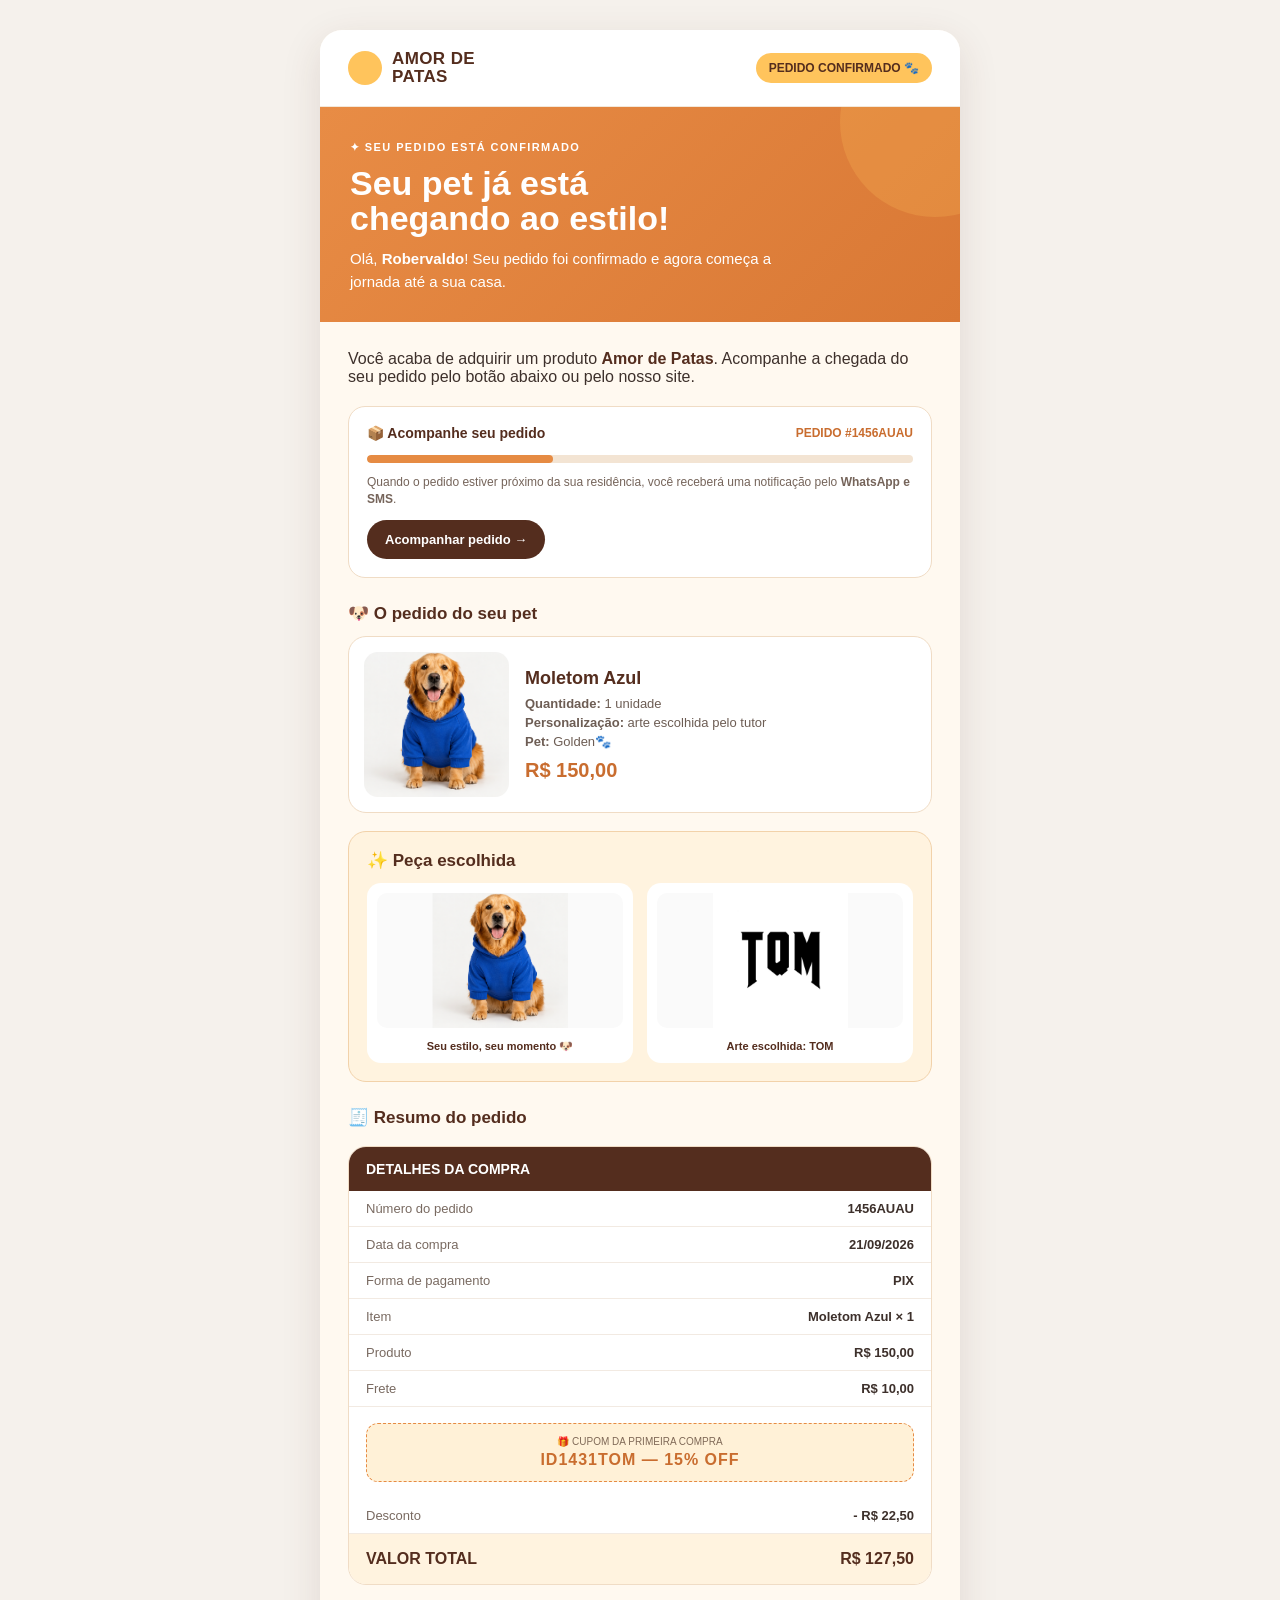
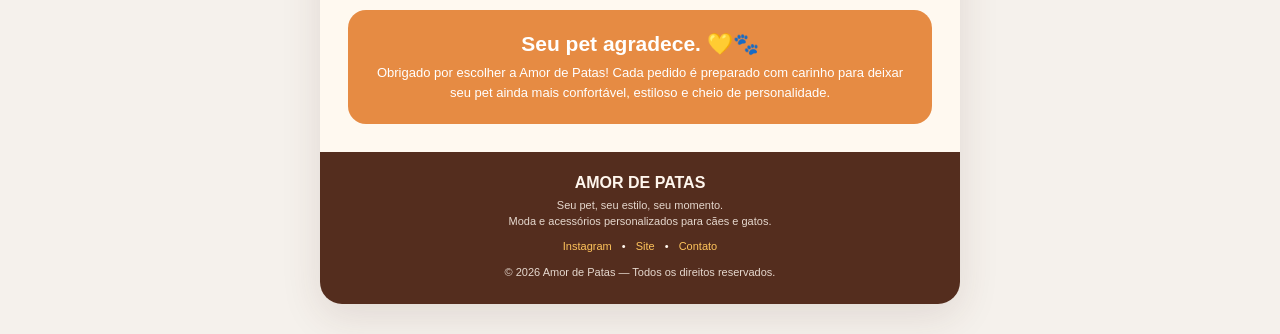
==== email.html @ 192942b0 "Update and rename amor_de_patas_email_marketing.html to email.html" ====
<!DOCTYPE html>
<html lang="pt-BR">
<head>
<meta charset="UTF-8">
<meta name="viewport" content="width=device-width, initial-scale=1.0">
<title>Amor de Patas | Confirmação do Pedido</title>

<style>
  :root {
    --creme: #FFF9F0;
    --creme-2: #FFF3DF;
    --laranja: #E68B43;
    --laranja-escuro: #C96D2F;
    --amarelo: #FFC45C;
    --marrom: #542D1E;
    --texto: #3D302B;
    --branco: #FFFFFF;
    --borda: #F0DCC5;
  }

  * { box-sizing: border-box; }

  body {
    margin: 0;
    padding: 30px 12px;
    background: #F5F1EC;
    font-family: Arial, Helvetica, sans-serif;
    color: var(--texto);
  }

  .email {
    width: 100%;
    max-width: 640px;
    margin: 0 auto;
    background: var(--creme);
    border-radius: 22px;
    overflow: hidden;
    box-shadow: 0 12px 40px rgba(84,45,30,.12);
  }

  .topbar {
    background: var(--branco);
    padding: 20px 28px;
    display: flex;
    align-items: center;
    justify-content: space-between;
    border-bottom: 1px solid #F3E8DA;
  }

  .brand {
    display: flex;
    align-items: center;
    gap: 10px;
    color: var(--marrom);
    font-weight: 800;
    letter-spacing: .4px;
    line-height: 1.05;
  }

  .brand-dot {
    width: 34px;
    height: 34px;
    border-radius: 50%;
    background: var(--amarelo);
    display: inline-block;
  }

  .brand-name {
    font-size: 17px;
  }

  .tag {
    background: var(--amarelo);
    color: var(--marrom);
    padding: 8px 13px;
    border-radius: 999px;
    font-size: 12px;
    font-weight: 700;
  }

  .hero {
    background: linear-gradient(135deg, #E88C45, #D97835);
    color: white;
    padding: 34px 30px 28px;
    position: relative;
    overflow: hidden;
  }

  .hero:after {
    content: "";
    width: 190px;
    height: 190px;
    border-radius: 50%;
    background: rgba(255,196,92,.22);
    position: absolute;
    right: -70px;
    top: -80px;
  }

  .eyebrow {
    text-transform: uppercase;
    font-size: 11px;
    font-weight: 800;
    letter-spacing: 1.4px;
    margin-bottom: 12px;
    position: relative;
    z-index: 2;
  }

  .hero h1 {
    margin: 0 0 10px;
    font-size: 34px;
    line-height: 1.05;
    position: relative;
    z-index: 2;
  }

  .hero p {
    margin: 0;
    max-width: 440px;
    font-size: 15px;
    line-height: 1.55;
    position: relative;
    z-index: 2;
  }

  .content {
    padding: 28px;
  }

  .hello {
    font-size: 16px;
    margin: 0 0 20px;
  }

  .hello strong { color: var(--marrom); }

  .track {
    background: var(--branco);
    border: 1px solid var(--borda);
    border-radius: 17px;
    padding: 18px;
    margin-bottom: 22px;
  }

  .track-title {
    display: flex;
    justify-content: space-between;
    gap: 10px;
    align-items: center;
    margin-bottom: 14px;
  }

  .track-title strong {
    color: var(--marrom);
    font-size: 14px;
  }

  .track-title span {
    color: var(--laranja-escuro);
    font-size: 12px;
    font-weight: 700;
  }

  .bar {
    height: 8px;
    background: #F3E4D3;
    border-radius: 999px;
    overflow: hidden;
  }

  .bar > span {
    display: block;
    width: 34%;
    height: 100%;
    background: var(--laranja);
    border-radius: inherit;
  }

  .track-note {
    margin: 11px 0 0;
    color: #75645A;
    font-size: 12px;
    line-height: 1.45;
  }

  .button {
    display: inline-block;
    background: var(--marrom);
    color: #fff !important;
    text-decoration: none;
    font-weight: 800;
    font-size: 13px;
    padding: 12px 18px;
    border-radius: 999px;
    margin-top: 12px;
  }

  .section-title {
    color: var(--marrom);
    font-size: 17px;
    margin: 25px 0 12px;
  }

  .product {
    background: var(--branco);
    border: 1px solid var(--borda);
    border-radius: 18px;
    padding: 15px;
    display: grid;
    grid-template-columns: 145px 1fr;
    gap: 16px;
    align-items: center;
  }

  .product-photo {
    width: 145px;
    height: 145px;
    object-fit: cover;
    border-radius: 14px;
    background: #f5f5f5;
  }

  .product h3 {
    margin: 0 0 7px;
    color: var(--marrom);
    font-size: 18px;
  }

  .product p {
    margin: 4px 0;
    font-size: 13px;
    color: #6D5D54;
  }

  .price {
    font-size: 20px;
    color: var(--laranja-escuro);
    font-weight: 900;
    margin-top: 10px;
  }

  .customization {
    margin-top: 18px;
    background: var(--creme-2);
    border: 1px solid #F2D2AA;
    border-radius: 18px;
    padding: 18px;
  }

  .custom-grid {
    display: grid;
    grid-template-columns: 1fr 1fr;
    gap: 14px;
    margin-top: 12px;
  }

  .custom-card {
    background: var(--branco);
    border-radius: 14px;
    padding: 10px;
    text-align: center;
  }

  .custom-card img {
    width: 100%;
    height: 135px;
    object-fit: contain;
    border-radius: 10px;
    background: #FAFAFA;
  }

  .custom-card p {
    margin: 8px 0 0;
    font-size: 11px;
    font-weight: 700;
    color: var(--marrom);
  }

  .order {
    background: var(--branco);
    border: 1px solid var(--borda);
    border-radius: 18px;
    overflow: hidden;
    margin-top: 18px;
  }

  .order-head {
    background: var(--marrom);
    color: white;
    padding: 14px 17px;
    font-weight: 800;
    font-size: 14px;
  }

  .row {
    display: flex;
    justify-content: space-between;
    gap: 18px;
    padding: 10px 17px;
    border-bottom: 1px solid #F2EAE2;
    font-size: 13px;
  }

  .row span:first-child { color: #796A61; }
  .row span:last-child { text-align: right; font-weight: 700; }

  .coupon {
    margin: 16px 17px;
    padding: 12px;
    background: #FFF1D7;
    border: 1px dashed var(--laranja);
    border-radius: 12px;
    text-align: center;
  }

  .coupon small {
    display: block;
    color: #806A58;
    font-size: 10px;
    margin-bottom: 4px;
  }

  .coupon strong {
    color: var(--laranja-escuro);
    letter-spacing: 1px;
  }

  .total {
    background: var(--creme-2);
    padding: 16px 17px;
    display: flex;
    justify-content: space-between;
    font-weight: 900;
    color: var(--marrom);
  }

  .love {
    margin: 25px 0 0;
    background: var(--laranja);
    color: white;
    padding: 22px;
    border-radius: 18px;
    text-align: center;
  }

  .love h2 {
    margin: 0 0 7px;
    font-size: 21px;
  }

  .love p {
    margin: 0;
    font-size: 13px;
    line-height: 1.5;
  }

  .footer {
    background: var(--marrom);
    color: #FFF6ED;
    text-align: center;
    padding: 22px 25px;
  }

  .footer strong {
    display: block;
    font-size: 16px;
    margin-bottom: 7px;
  }

  .footer p {
    margin: 4px 0;
    font-size: 11px;
    opacity: .85;
  }

  .footer-links {
    margin-top: 13px;
    font-size: 11px;
  }

  .footer-links a {
    color: var(--amarelo);
    text-decoration: none;
    margin: 0 7px;
  }

  @media (max-width: 560px) {
    body { padding: 0; }
    .email { border-radius: 0; }
    .hero h1 { font-size: 29px; }
    .content { padding: 20px; }
    .product { grid-template-columns: 110px 1fr; }
    .product-photo { width: 110px; height: 110px; }
    .custom-grid { grid-template-columns: 1fr; }
  }
</style>
</head>

<body>
<div class="email">

  <div class="topbar">
    <div class="brand">
      <span class="brand-dot"></span>
      <span class="brand-name">AMOR DE<br>PATAS</span>
    </div>
    <div class="tag">PEDIDO CONFIRMADO 🐾</div>
  </div>

  <div class="hero">
    <div class="eyebrow">✦ seu pedido está confirmado</div>
    <h1>Seu pet já está<br>chegando ao estilo!</h1>
    <p>Olá, <strong id="customerHero">Robervaldo</strong>! Seu pedido foi confirmado e agora começa a jornada até a sua casa.</p>
  </div>

  <div class="content">

    <p class="hello">
     
      Você acaba de adquirir um produto <strong>Amor de Patas</strong>.
      Acompanhe a chegada do seu pedido pelo botão abaixo ou pelo nosso site.
    </p>

    <div class="track">
      <div class="track-title">
        <strong>📦 Acompanhe seu pedido</strong>
        <span>PEDIDO #<span id="orderShort">1456AUAU</span></span>
      </div>

      <div class="bar"><span></span></div>

      <p class="track-note">
        Quando o pedido estiver próximo da sua residência, você receberá uma
        notificação pelo <strong>WhatsApp e SMS</strong>.
      </p>

      <a class="button" href="#" onclick="alert('Aqui entrará o link real de rastreamento.'); return false;">
        Acompanhar pedido →
      </a>
    </div>

    <h2 class="section-title">🐶 O pedido do seu pet</h2>

    <div class="product">
      <img class="product-photo" src="[data-uri]" alt="Pet usando moletom azul">
      <div>
        <h3>Moletom Azul</h3>
        <p><strong>Quantidade:</strong> 1 unidade</p>
        <p><strong>Personalização:</strong> arte escolhida pelo tutor</p>
        <p><strong>Pet:</strong> Golden🐾</p>
        <div class="price">R$ 150,00</div>
      </div>
    </div>

    <div class="customization">
      <h2 class="section-title" style="margin:0;">✨ Peça escolhida </h2>
      <p style="font-size:13px; color:#6D5D54; margin:7px 0 0;">
       
      </p>

      <div class="custom-grid">
        <div class="custom-card">
          <img src="[data-uri]" alt="Exemplo do pet com moletom azul">
          <p>Seu estilo, seu momento 🐶</p>
        </div>

        <div class="custom-card">
          <img src="[data-uri]" alt="Arte personalizada escolhida: TOM">
          <p>Arte escolhida: <strong>TOM</strong></p>
        </div>
      </div>
    </div>

    <h2 class="section-title">🧾 Resumo do pedido</h2>

    <div class="order">
      <div class="order-head">DETALHES DA COMPRA</div>

      <div class="row">
        <span>Número do pedido</span>
        <span id="orderNumber">1456AUAU</span>
      </div>

      <div class="row">
        <span>Data da compra</span>
        <span>21/09/2026</span>
      </div>

      <div class="row">
        <span>Forma de pagamento</span>
        <span>PIX</span>
      </div>

      <div class="row">
        <span>Item</span>
        <span>Moletom Azul × 1</span>
      </div>

      <div class="row">
        <span>Produto</span>
        <span>R$ 150,00</span>
      </div>

      <div class="row">
        <span>Frete</span>
        <span>R$ 10,00</span>
      </div>

      <div class="coupon">
        <small>🎁 CUPOM DA PRIMEIRA COMPRA</small>
        <strong>ID1431TOM — 15% OFF</strong>
      </div>

      <div class="row">
        <span>Desconto</span>
        <span>- R$ 22,50</span>
      </div>

      <div class="total">
        <span>VALOR TOTAL</span>
        <span>R$ 127,50</span>
      </div>
    </div>

    <div class="love">
      <h2>Seu pet agradece. 💛🐾</h2>
      <p>
        Obrigado por escolher a Amor de Patas!
        Cada pedido é preparado com carinho para deixar seu pet
        ainda mais confortável, estiloso e cheio de personalidade.
      </p>
    </div>

  </div>

  <div class="footer">
    <strong>AMOR DE PATAS</strong>
    <p>Seu pet, seu estilo, seu momento.</p>
    <p>Moda e acessórios personalizados para cães e gatos.</p>

    <div class="footer-links">
      <a href="#">Instagram</a> •
      <a href="#">Site</a> •
      <a href="#">Contato</a>
    </div>

    <p style="margin-top:14px;">© 2026 Amor de Patas — Todos os direitos reservados.</p>
  </div>

</div>

<script>
  /*
    MODO DEMONSTRAÇÃO:
    Em um sistema real, estes dados podem vir do seu e-commerce/CRM.
    IMPORTANTE: JavaScript normalmente é bloqueado por clientes de e-mail.
    Por isso, o HTML acima já funciona sem depender do JS.
  */

  const pedido = {
    cliente: "Robervaldo",
    numero: "1456AUAU"
  };

  document.getElementById("customerName").textContent = pedido.cliente;
  document.getElementById("customerHero").textContent = pedido.cliente;
  document.getElementById("orderNumber").textContent = pedido.numero;
  document.getElementById("orderShort").textContent = pedido.numero;

  // Pequena interação apenas para a demonstração no navegador.
  document.querySelectorAll(".product, .custom-card").forEach((item) => {
    item.addEventListener("mouseenter", () => {
      item.style.transform = "translateY(-2px)";
      item.style.transition = "transform .2s ease";
    });
    item.addEventListener("mouseleave", () => {
      item.style.transform = "translateY(0)";
    });
  });
</script>

</body>
</html>
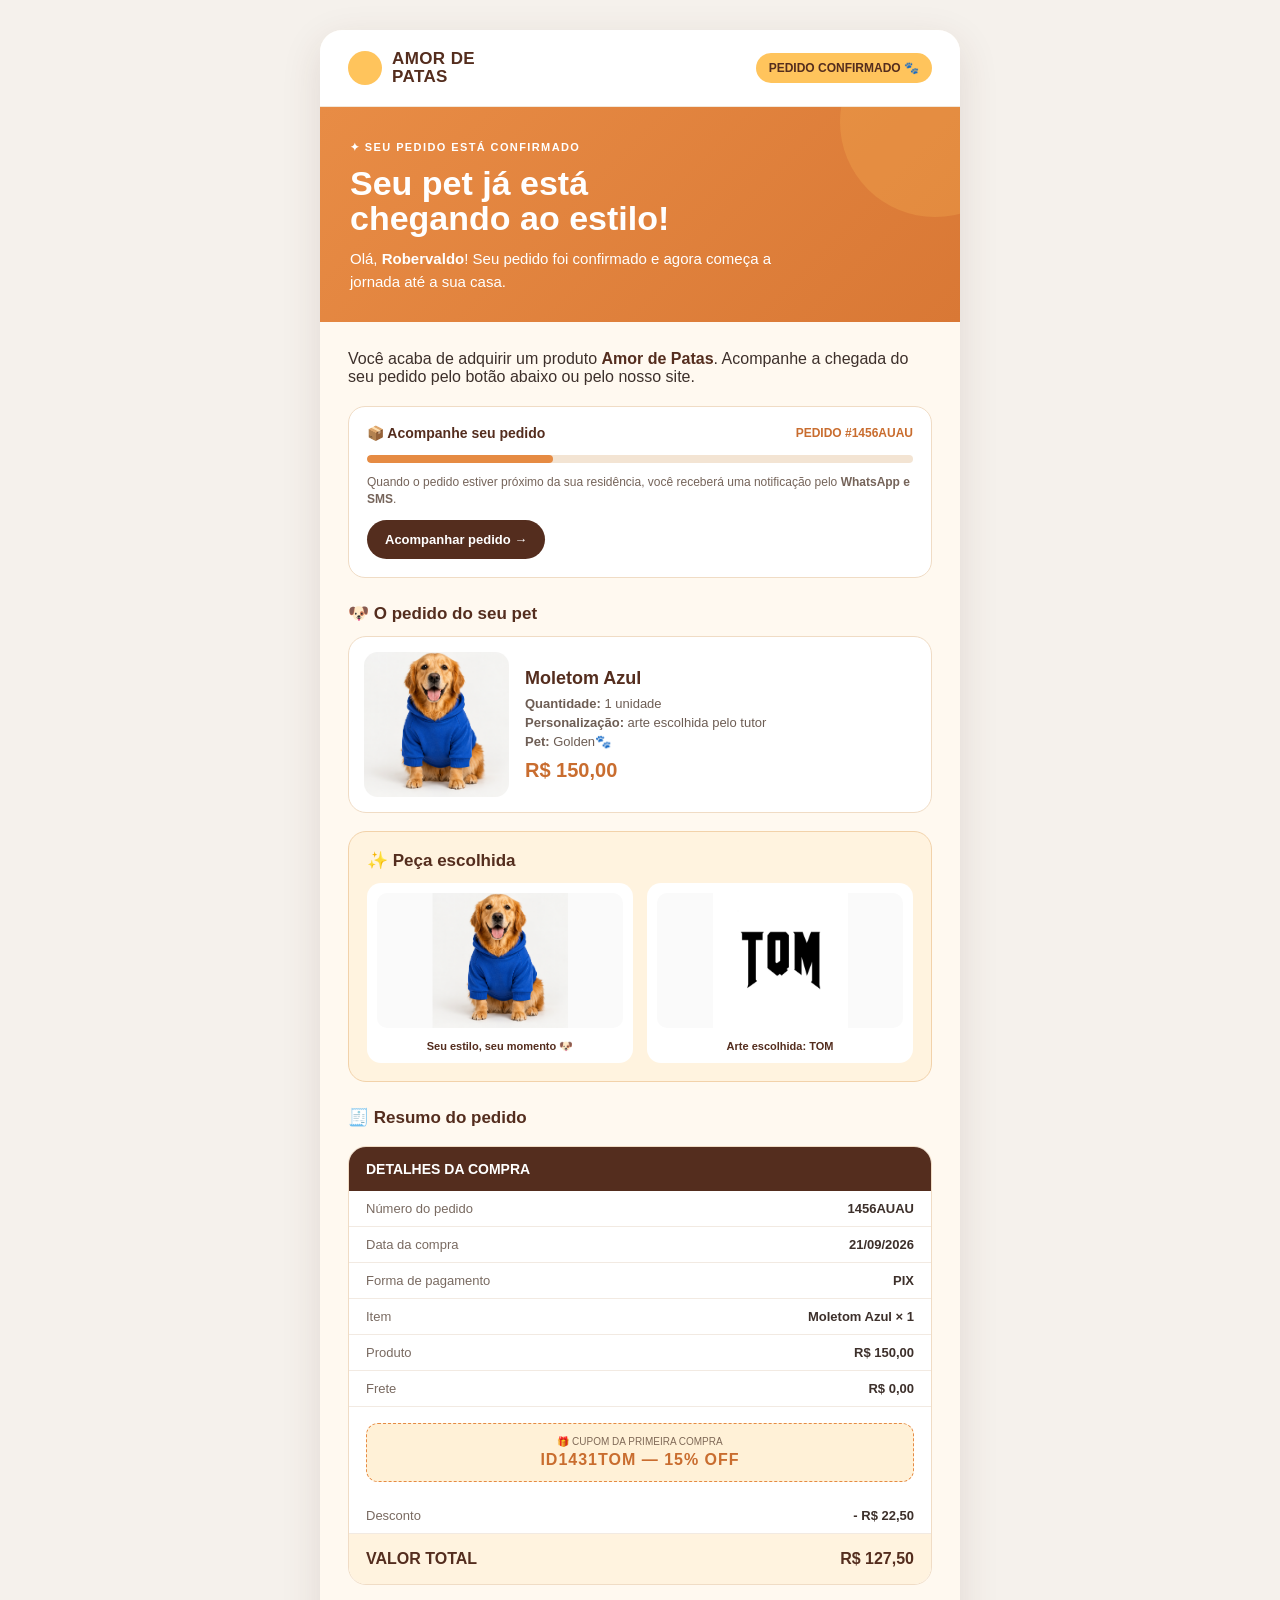
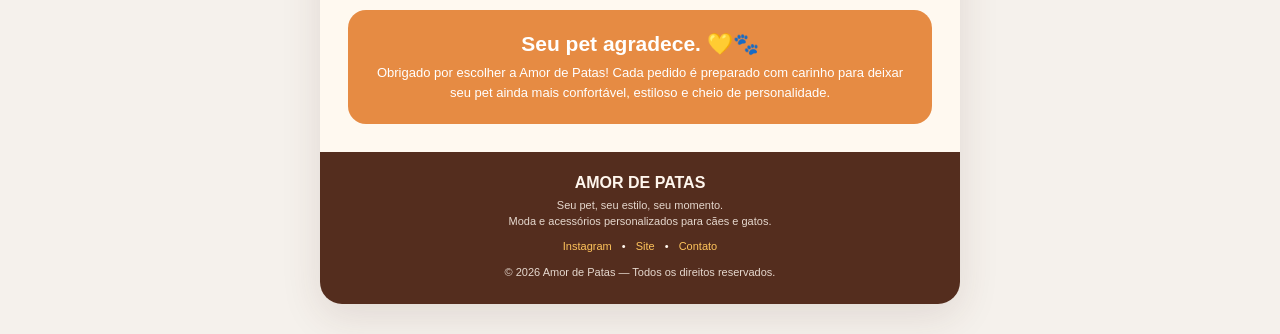
==== commit c77c8078: "Update email.html" ====
--- a/email.html
+++ b/email.html
@@ -504,7 +504,7 @@
 
       <div class="row">
         <span>Frete</span>
-        <span>R$ 10,00</span>
+        <span>R$ 0,00</span>
       </div>
 
       <div class="coupon">
